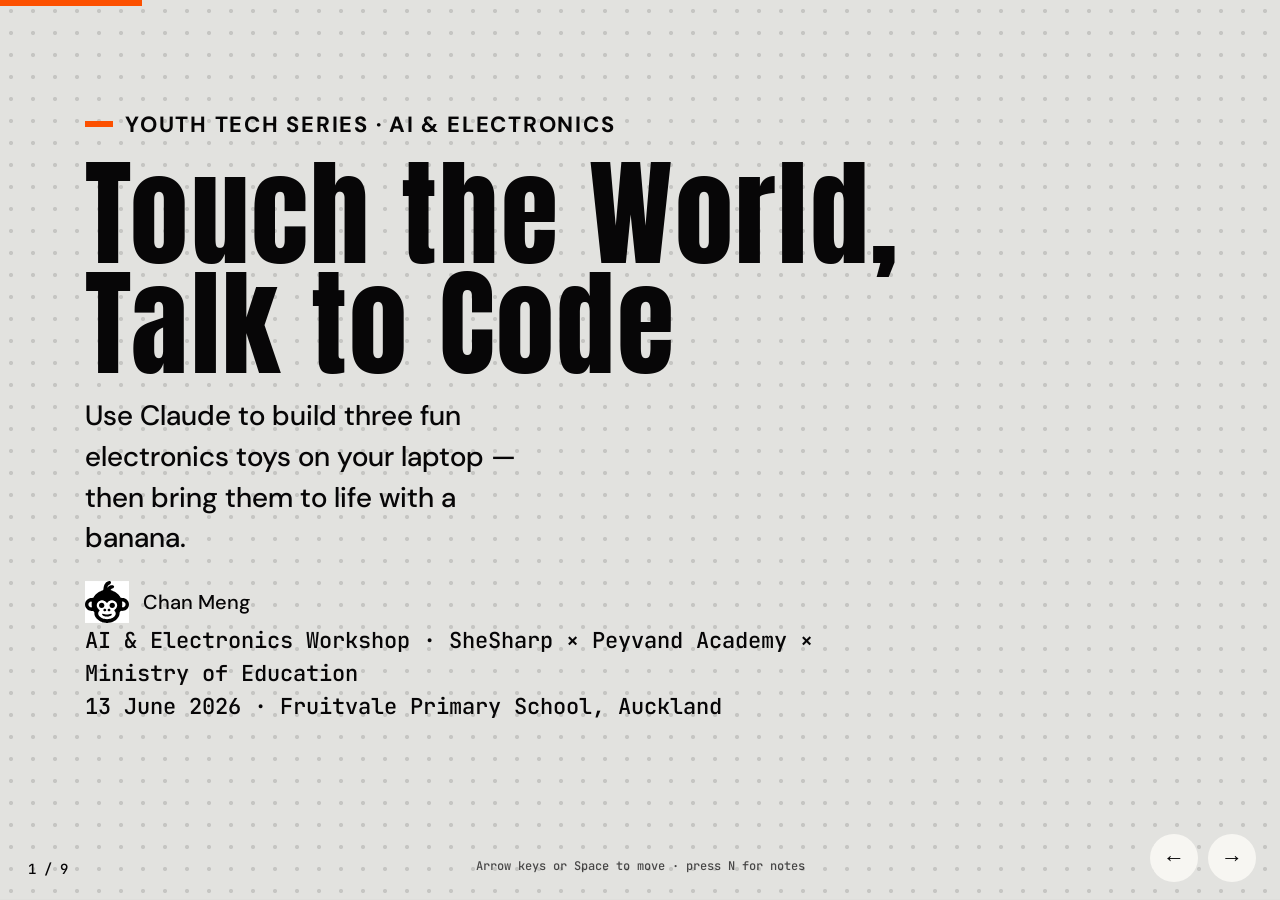
==== index.html @ 45a8585b "Switch to Claude + add two more build cases (drums, catch game) Reframe the AI half of the deck arou" ====
<!DOCTYPE html>
<html lang="en">
<head>
  <meta charset="UTF-8" />
  <meta name="viewport" content="width=device-width, initial-scale=1.0" />
  <title>Touch the World, Talk to Code — Build IoT Toys with Claude</title>
  <meta name="description" content="A 20-minute teaching demo: build three fun IoT toys with Claude and a Makey Makey board. By Chan Meng." />

  <link rel="preconnect" href="https://fonts.googleapis.com" />
  <link rel="preconnect" href="https://fonts.gstatic.com" crossorigin />
  <link rel="stylesheet" href="https://fonts.googleapis.com/css2?family=Anton&family=DM+Sans:wght@400;500;700&family=JetBrains+Mono:wght@400;500&display=swap" />

  <link rel="stylesheet" href="assets/css/tokens.css" />
  <link rel="stylesheet" href="assets/css/slides.css" />
</head>
<body>
  <div class="deck">
    <div class="deck__progress" id="progress"></div>

    <!-- 1. TITLE -->
    <section class="slide slide--title">
      <p class="eyebrow">Youth Tech Series · AI &amp; Electronics</p>
      <h1>Touch the World,<br />Talk to Code</h1>
      <p class="lead">Use Claude to build three fun electronics toys on your laptop — then bring them to life with a banana.</p>
      <div class="byline">
        <img src="assets/brand/chan-monkey-logo-black.svg" alt="" />
        <span>Chan Meng</span>
      </div>
      <p class="credit">AI &amp; Electronics Workshop &middot; SheSharp &times; Peyvand Academy &times; Ministry of Education<br />13 June 2026 &middot; Fruitvale Primary School, Auckland</p>
      <div class="slide-notes" hidden data-time="0:00 - 0:45">
        Welcome to the AI and Electronics Workshop, run by SheSharp with Peyvand Academy and the Ministry of Education. In the next 20 minutes we will build three little gadgets together, mixing the two things this workshop is about: a bit of electronics and a bit of AI. We will ask an AI called Claude to write them for us. By the end you will have toys you can play with your keyboard now, and with a banana in a few minutes. No coding experience needed.
      </div>
    </section>

    <!-- 2. WHAT IS IoT -->
    <section class="slide">
      <p class="eyebrow">Big idea</p>
      <h2>What is the<br />Internet of Things?</h2>
      <p>It is just everyday objects that can talk to computers. You already use them every day.</p>
      <div class="cards">
        <div class="card"><span class="num">01</span><h3>Your phone</h3><p>Knows when you tilt or tap it.</p></div>
        <div class="card"><span class="num">02</span><h3>A smartwatch</h3><p>Counts your steps and heartbeats.</p></div>
        <div class="card"><span class="num">03</span><h3>Smart lights</h3><p>Turn on when you walk in.</p></div>
        <div class="card"><span class="num">04</span><h3>A game controller</h3><p>Turns your moves into the game.</p></div>
      </div>
      <div class="flow" style="margin-top: clamp(10px, 2vh, 28px);">
        <div class="flow__step"><span>Real world</span>you touch / move</div>
        <div class="flow__arrow">&rarr;</div>
        <div class="flow__step"><span>Signal</span>a little message</div>
        <div class="flow__arrow">&rarr;</div>
        <div class="flow__step"><span>Computer</span>reads the message</div>
        <div class="flow__arrow">&rarr;</div>
        <div class="flow__step"><span>It acts</span>sound, light, game</div>
      </div>
      <div class="slide-notes" hidden data-time="0:45 - 2:30">
        Keep this plain. The Internet of Things is everyday things connected to computers. Point at the four cards. Then walk the bottom strip left to right: something happens in the real world, it becomes a signal, the computer reads it, and the computer does something back. That loop is the whole idea. We are about to build the simplest possible version of it — three times.
      </div>
    </section>

    <!-- 3. MEET MAKEY MAKEY + SECRET -->
    <section class="slide">
      <p class="eyebrow">The electronics part</p>
      <h2>Meet Makey Makey<br />— and its secret</h2>
      <p>A little board that turns a banana, some foil, playdough, or even your hand into a button.</p>
      <p class="lead" style="max-width: 40ch;">Its secret: <span class="highlight">it pretends to be your keyboard.</span></p>
      <p>So any app that works with keys already works with bananas. That means we can build our toys and play them today with just the keyboard — no board needed yet.</p>
      <div class="keymap">
        <div class="keycap keycap--accent">&uarr;</div>
        <div class="keycap keycap--accent">&darr;</div>
        <div class="keycap keycap--accent">&larr;</div>
        <div class="keycap keycap--accent">&rarr;</div>
        <div class="keycap keycap--accent">Space</div>
        <div class="keycap">W</div>
        <div class="keycap">A</div>
        <div class="keycap">S</div>
        <div class="keycap">D</div>
        <div class="keycap">F</div>
        <div class="keycap">G</div>
      </div>
      <div class="slide-notes" hidden data-time="2:30 - 4:30">
        This is the heart of the talk. Hold up the board if you have one. Makey Makey does one clever trick: to the computer it looks exactly like a keyboard. Touching a banana is the same as pressing the Space bar. These are the keys it can send. Because of that secret, we do not need the hardware to start. We can build our toys now and test them with the keyboard, and later the very same toys will work when you clip on a banana. Nothing in the code has to change.
      </div>
    </section>

    <!-- 4. MEET CLAUDE (THE AI PART) -->
    <section class="slide">
      <p class="eyebrow">The AI part</p>
      <h2>Meet Claude,<br />our AI builder</h2>
      <p>You do not need to know how to code. You ask Claude what you want, in plain English, and it writes the app for you.</p>
      <div class="two-col">
        <div class="card">
          <span class="num">A</span>
          <h3>Free in your browser</h3>
          <p>Open <strong>claude.ai</strong> and sign in for free. Nothing to install — great on school laptops.</p>
        </div>
        <div class="card">
          <span class="num">B</span>
          <h3>Watch it build live</h3>
          <p>As Claude writes, your app appears in a preview panel beside the chat. That panel is called an <strong>Artifact</strong> — click it and play straight away.</p>
        </div>
      </div>
      <p style="margin-top: var(--space-3);">Open <span class="highlight">claude.ai</span> now. We will build <strong>three</strong> toys together — typing the words live each time.</p>
      <div class="slide-notes" hidden data-time="4:30 - 6:00">
        Reassure them: you are not expected to write code. You describe what you want and Claude writes it. Tell them to open claude.ai in the browser and sign in — the free plan is enough and there is nothing to install, which is ideal on school laptops. The key thing to show: when Claude writes a web app, it renders live in the Artifact preview panel right next to the chat, so you see and play your toy immediately. Get everyone to claude.ai now. We are about to build three toys in a row, and they type the prompt with me each time.
      </div>
    </section>

    <!-- 5. BUILD 1: BANANA PIANO -->
    <section class="slide">
      <p class="eyebrow">Build 1 of 3 · Music</p>
      <h2>A Banana Piano</h2>
      <p>Press a key, hear a note, watch a big button flash. Our first toy — type this with me.</p>
      <div class="prompt prompt--compact">
        <span class="prompt__label">Type this into Claude</span>
        Make a fun web-page piano. When I press Space, the arrow keys, or W A S D F G, play a different musical note and flash a big colourful button for that key. Make it work with a normal keyboard.
      </div>
      <div class="btn-row">
        <a class="btn btn--primary" href="demo/piano/index.html">Open the finished piano</a>
      </div>
      <div class="slide-notes" hidden data-time="6:00 - 9:30">
        Read the prompt out loud slowly while everyone types it into Claude. Keep it exactly this short — it is enough. Stress the last sentence, make it work with a normal keyboard, because that is what lets them play it without the board. Press enter and watch the Artifact panel build the piano live. Play a few keys so the room hears it. If anyone falls behind or the network is slow, open the finished piano with the orange button — it always works. This first build is the longest because you are also teaching the rhythm of ask, watch, play.
      </div>
    </section>

    <!-- 6. BUILD 2: BEAT MAKER -->
    <section class="slide">
      <p class="eyebrow">Build 2 of 3 · Rhythm</p>
      <h2>A Beat Maker</h2>
      <p>Same idea, drum sounds instead of notes. Tap out a beat on the keyboard.</p>
      <div class="prompt prompt--compact">
        <span class="prompt__label">Type this into Claude</span>
        Make a web-page drum kit. When I press Space, the arrow keys, or W A S D, play a different drum sound — kick, snare, hi-hat, clap — and flash a big pad for that key. Make it work with a normal keyboard.
      </div>
      <div class="btn-row">
        <a class="btn btn--primary" href="demo/drums/index.html">Open the finished beat maker</a>
      </div>
      <div class="slide-notes" hidden data-time="9:30 - 12:30">
        Now they have the rhythm, so this one is faster. Point out that we barely changed the prompt — we swapped musical notes for drum sounds. That is a best practice worth naming: start from something that works and ask for a small change. Build it live, then let two students tap out a beat together. Backup is the orange button. Keep the energy up — this is the noisy, fun one.
      </div>
    </section>

    <!-- 7. BUILD 3: CATCH GAME -->
    <section class="slide">
      <p class="eyebrow">Build 3 of 3 · A game</p>
      <h2>A Catch Game</h2>
      <p>Move a basket with the Left and Right arrow keys and catch the falling fruit. Keep score.</p>
      <div class="prompt prompt--compact">
        <span class="prompt__label">Type this into Claude</span>
        Make a simple web game. Fruit falls from the top and I move a basket with the Left and Right arrow keys to catch it. Show the score and speed it up over time. Make it work with a normal keyboard.
      </div>
      <div class="btn-row">
        <a class="btn btn--primary" href="demo/catch/index.html">Open the finished game</a>
      </div>
      <div class="slide-notes" hidden data-time="12:30 - 15:30">
        The third toy shows that the same trick builds a game, not just sound. Only the arrow keys are used, which is perfect for a banana joystick later. Build it live and play one quick round so they see the score climb. By now they should believe they can ask Claude for almost anything. Backup is the orange button. If you are short on time, this is the build to keep briefest.
      </div>
    </section>

    <!-- 8. ADD A BANANA -->
    <section class="slide">
      <p class="eyebrow">The bridge</p>
      <h2>Now add a banana</h2>
      <p>Clip Makey Makey to fruit, foil, or playdough and those keys become things you can touch. <span class="highlight">Same toys, same code — just a new way to press the keys.</span></p>
      <p>That is the bridge between the real world and code: your touch becomes a tiny signal, the computer reads it, and your toy responds — piano, drums, or game.</p>
      <ul>
        <li>Bananas on the arrow keys turn the catch game into a body controller.</li>
        <li>Foil pads become drum triggers you can stomp or slap.</li>
        <li>Ask Claude for one more change — your own sounds, new colours, a high score.</li>
      </ul>
      <div class="slide-notes" hidden data-time="15:30 - 17:30">
        Connect back to the IoT loop from slide two: real world, signal, computer, action. The big reveal is that adding the hardware changes nothing in the code — the banana just presses Space or an arrow for you. In a moment they will get the boards and do exactly this with any of the three toys. Plant ideas so the hands-on time has direction: turn the game into a banana joystick, make foil drum pads, or ask Claude to change the sounds. Encourage them to keep asking Claude for small changes.
      </div>
    </section>

    <!-- 9. YOUR TURN -->
    <section class="slide slide--title">
      <p class="eyebrow">Over to you</p>
      <h2>Your turn</h2>
      <ul style="margin-bottom: var(--space-4);">
        <li><strong>1.</strong> Open claude.ai and type a prompt.</li>
        <li><strong>2.</strong> Play your toy with the keyboard.</li>
        <li><strong>3.</strong> Clip on a banana and make it yours.</li>
      </ul>
      <p style="font-size: clamp(14px,1.7vw,18px); max-width:60ch;">All three prompts are on the handout. Next: grab a Makey Makey board and make a toy real. Safety first — only fruit, foil, and playdough. Hold the metal Earth bar so the circuit works. Never use mains electricity.</p>
      <div class="btn-row">
        <a class="btn btn--primary" href="demo/index.html">Open the three demos</a>
        <a class="btn btn--ghost" href="handout/index.html">Open the handout</a>
      </div>
      <div class="byline" style="margin-top: var(--space-4);">
        <img src="assets/brand/chan-monkey-logo-black.svg" alt="" />
        <span>Thank you — Chan Meng · chanmeng.org · github.com/ChanMeng666</span>
      </div>
      <p class="credit">Youth Tech Series · AI &amp; Electronics Workshop &middot; SheSharp &times; Peyvand Academy &times; Ministry of Education</p>
      <div class="slide-notes" hidden data-time="17:30 - 20:00">
        Recap the three steps so anyone can repeat this at home with Claude. Point them to the handout, which has all three prompts. Read the safety line clearly before handing out the boards: conductive food and foil only, hold the Earth bar to complete the circuit, never anything connected to mains power. Then thank them and hand over to the hands-on session. Leave the demos and handout links on screen.
      </div>
    </section>

  </div>

  <!-- Chrome -->
  <div class="deck__counter"><span id="counter">1</span> / 9</div>
  <div class="deck__hint">Arrow keys or Space to move &middot; press N for notes</div>
  <div class="deck__nav">
    <button class="navbtn" id="prev" aria-label="Previous slide">&larr;</button>
    <button class="navbtn" id="next" aria-label="Next slide">&rarr;</button>
  </div>

  <!-- Speaker notes panel -->
  <aside class="notes" id="notes" aria-live="polite">
    <div class="notes__label">Speaker notes · <span class="notes__time" id="notesTime"></span></div>
    <div id="notesBody"></div>
  </aside>

  <script src="assets/js/deck.js"></script>
</body>
</html>
---- assets/css/tokens.css ----
/* GENERATED FROM data/brand.yaml — DO NOT EDIT.
 * Regenerate with: npm run build:brand
 * Source of truth: data/brand.yaml v2.1.1
 * Last updated:    2026-06-07
 */

:root {
  /* Color — raw palette (paint inventory) */
  --color-raw-basalt-canvas: #E2E2DF;
  --color-raw-ash-white: #F7F6F2;
  --color-raw-pure-white: #FFFFFF;
  --color-raw-abyssal-ink: #070607;
  --color-raw-pure-black: #000000;
  --color-raw-digital-orange: #FC5000;
  --color-raw-cyber-violet: #524AE9;
  --color-raw-pixel-glare: #F5F28E;

  /* Color — semantic tokens (templates use these) */
  --color-canvas-page: var(--color-raw-basalt-canvas);
  --color-canvas-surface: var(--color-raw-ash-white);
  --color-surface-accent: var(--color-raw-digital-orange);
  --color-surface-decor: var(--color-raw-cyber-violet);
  --color-surface-glare: var(--color-raw-pixel-glare);
  --color-surface-tag: var(--color-raw-pixel-glare);
  --color-ink-primary: var(--color-raw-abyssal-ink);
  --color-ink-strong: var(--color-raw-abyssal-ink);
  --color-ink-muted: var(--color-raw-abyssal-ink);
  --color-ink-subtle: var(--color-raw-abyssal-ink);
  --color-on-accent: var(--color-raw-pure-white);
  --color-accent-primary: var(--color-raw-digital-orange);
  --color-accent-editorial: var(--color-raw-digital-orange);
  --color-surface-pill: var(--color-raw-ash-white);
  --color-surface-quote: var(--color-raw-ash-white);
  --color-edge-pill: var(--color-raw-abyssal-ink);
  --color-rule-hairline: var(--color-raw-abyssal-ink);

  /* Typography — font stacks */
  --font-display: Anton, Oswald, "Bebas Neue", Impact, sans-serif;
  --font-body-sans: "DM Sans", Inter, "Segoe UI", system-ui, sans-serif;
  --font-mono: "JetBrains Mono", Consolas, ui-monospace, monospace;

  /* Typography — scale */
  --text-display-xl-size: 189px;
  --text-display-xl-line-height: 0.94;
  --text-display-xl-tracking: 0.02em;
  --text-display-xl-weight: 400;
  --text-display-xl-family: var(--font-display);
  --text-display-lg-size: 64px;
  --text-display-lg-line-height: 0.95;
  --text-display-lg-tracking: 0.02em;
  --text-display-lg-weight: 400;
  --text-display-lg-family: var(--font-display);
  --text-display-size: 96px;
  --text-display-line-height: 0.94;
  --text-display-tracking: 0.02em;
  --text-display-weight: 400;
  --text-display-family: var(--font-display);
  --text-h-1-size: 56px;
  --text-h-1-line-height: 0.94;
  --text-h-1-tracking: 0.02em;
  --text-h-1-weight: 400;
  --text-h-1-family: var(--font-display);
  --text-h-2-size: 32px;
  --text-h-2-line-height: 0.95;
  --text-h-2-tracking: 0.02em;
  --text-h-2-weight: 400;
  --text-h-2-family: var(--font-display);
  --text-h-3-size: 30px;
  --text-h-3-line-height: 1.11;
  --text-h-3-tracking: 0;
  --text-h-3-weight: 500;
  --text-h-3-family: var(--font-body-sans);
  --text-body-size: 16px;
  --text-body-line-height: 1.55;
  --text-body-tracking: 0;
  --text-body-weight: 500;
  --text-body-family: var(--font-body-sans);
  --text-body-lead-size: 18px;
  --text-body-lead-line-height: 1.5;
  --text-body-lead-tracking: 0;
  --text-body-lead-weight: 500;
  --text-body-lead-family: var(--font-body-sans);
  --text-meta-size: 14px;
  --text-meta-line-height: 1.25;
  --text-meta-tracking: 0;
  --text-meta-weight: 500;
  --text-meta-family: var(--font-body-sans);
  --text-eyebrow-size: 14px;
  --text-eyebrow-line-height: 1.2;
  --text-eyebrow-tracking: 0.08em;
  --text-eyebrow-weight: 700;
  --text-eyebrow-family: var(--font-body-sans);
  --text-eyebrow-transform: uppercase;
  --text-mono-size: 13px;
  --text-mono-line-height: 1.5;
  --text-mono-tracking: 0;
  --text-mono-weight: 400;
  --text-mono-family: var(--font-mono);

  /* Spacing */
  --space-0: 0px;
  --space-1: 8px;
  --space-2: 16px;
  --space-3: 24px;
  --space-4: 32px;
  --space-5: 40px;
  --space-6: 48px;
  --space-7: 56px;
  --space-8: 64px;
  --space-10: 80px;
  --space-0-5: 4px;
  --space-1-25: 10px;
  --space-1-5: 12px;
  --space-2-5: 20px;
  --rhythm-section: 40px;
  --rhythm-section-tight: 24px;
  --rhythm-section-large: 80px;
  --rhythm-card-padding: 40px;
  --rhythm-element-gap: 10px;
  --rhythm-paragraph: 16px;
  --rhythm-column-gutter: 24px;
  --rhythm-column-gutter-mobile: 16px;

  /* Radius */
  --radius-none: 0px;
  --radius-sm: 8px;
  --radius-badge: 16px;
  --radius-tag: 20px;
  --radius-card-sm: 24px;
  --radius-card: 40px;
  --radius-default: 40px;
  --radius-input: 100px;
  --radius-pill: 800px;

  /* Shadow */
  --shadow-ambient: none;
  --shadow-focus-ring: 0 0 0 3px rgba(252, 80, 0, 0.40);

  /* Motion */
  --duration-fast: 120ms;
  --duration-base: 200ms;
  --duration-slow: 360ms;
  --easing-standard: cubic-bezier(0.2, 0, 0, 1);
  --easing-entrance: cubic-bezier(0.0, 0, 0.2, 1);
  --easing-exit: cubic-bezier(0.4, 0, 1, 1);

  /* Layout */
  --layout-golden-main: 61.8%;
  --layout-golden-side: 38.2%;
  --layout-golden-gutter: 1.4em;
  --container-max: 1200px;
  --container-padding-mobile: 24px;
  --container-padding-desktop: 40px;
}
---- assets/css/slides.css ----
/* ============================================================
   Touch the World, Talk to Code — slide deck styles
   Built on Chan Meng's "Caldera" brand tokens (assets/css/tokens.css)
   ============================================================ */

*,
*::before,
*::after {
  box-sizing: border-box;
}

html,
body {
  margin: 0;
  padding: 0;
  height: 100%;
}

body {
  font-family: var(--font-body-sans);
  font-weight: var(--text-body-weight);
  color: var(--color-ink-primary);
  background-color: var(--color-canvas-page);
  /* Faint printed dot-grid ground — the Caldera "paper" texture */
  background-image: radial-gradient(
    color-mix(in srgb, var(--color-ink-primary) 13%, transparent) 2px,
    transparent 2.2px
  );
  background-size: 22px 22px;
  overflow: hidden;
}

/* ---------- Deck shell ---------- */

.deck {
  position: relative;
  height: 100vh;
  height: 100dvh;
  width: 100%;
  overflow: hidden;
}

/* Progress bar (top) */
.deck__progress {
  position: fixed;
  top: 0;
  left: 0;
  height: 6px;
  width: 0%;
  background: var(--color-accent-primary);
  z-index: 50;
  transition: width var(--duration-base) var(--easing-standard);
}

/* ---------- Slides ---------- */

.slide {
  position: absolute;
  inset: 0;
  display: none;
  flex-direction: column;
  /* "safe center" keeps the top of tall content reachable when it overflows
     and must scroll, instead of clipping it (graceful fallback to center). */
  justify-content: center;
  justify-content: safe center;
  padding: clamp(16px, min(4.5vw, 5vh), 64px);
  /* Reserve room for the bottom chrome (counter / hint / nav) so content
     never hides behind it. */
  padding-bottom: clamp(60px, 11vh, 96px);
  max-width: var(--container-max);
  margin: 0 auto;
  overflow-y: auto;
  overscroll-behavior: contain;
}

.slide.is-active {
  display: flex;
  animation: slide-in var(--duration-slow) var(--easing-entrance);
}

@keyframes slide-in {
  from {
    opacity: 0;
    transform: translateY(12px);
  }
  to {
    opacity: 1;
    transform: translateY(0);
  }
}

/* Eyebrow (orange rule + uppercase label) */
.eyebrow {
  display: flex;
  align-items: center;
  gap: 12px;
  margin: 0 0 var(--space-3);
  font-family: var(--text-eyebrow-family);
  font-size: var(--text-eyebrow-size);
  font-weight: var(--text-eyebrow-weight);
  letter-spacing: var(--text-eyebrow-tracking);
  text-transform: var(--text-eyebrow-transform);
  color: var(--color-ink-strong);
}

.eyebrow::before {
  content: "";
  display: inline-block;
  width: 28px;
  height: 6px;
  background: var(--color-accent-editorial);
  flex: none;
}

/* Headings */
.slide h1,
.slide h2 {
  font-family: var(--font-display);
  font-weight: 400;
  letter-spacing: var(--text-display-tracking);
  line-height: 0.94;
  margin: 0 0 clamp(14px, 2.6vh, 32px);
  color: var(--color-ink-strong);
}

/* min(vw, vh) so headings also shrink on short / landscape viewports,
   not just narrow ones. */
.slide h1 {
  font-size: clamp(38px, min(8.5vw, 12vh), 120px);
}

.slide h2 {
  font-size: clamp(30px, min(6.2vw, 9vh), 80px);
}

.slide .lead {
  font-size: clamp(17px, min(2.4vw, 3.2vh), 28px);
  line-height: 1.45;
  font-weight: 500;
  max-width: 24ch;
  margin: 0 0 clamp(14px, 2.4vh, 32px);
}

.slide p {
  font-size: clamp(16px, min(1.9vw, 2.6vh), 22px);
  line-height: 1.5;
  max-width: 60ch;
  margin: 0 0 clamp(12px, 2vh, 24px);
}

.slide ul {
  list-style: none;
  padding: 0;
  margin: 0;
  display: grid;
  gap: clamp(8px, 1.6vh, 16px);
  max-width: 60ch;
}

.slide li {
  position: relative;
  padding-left: 30px;
  font-size: clamp(16px, min(1.9vw, 2.6vh), 22px);
  line-height: 1.4;
}

.slide li::before {
  content: "";
  position: absolute;
  left: 0;
  top: 0.5em;
  width: 14px;
  height: 6px;
  background: var(--color-accent-primary);
}

.highlight {
  color: var(--color-ink-strong);
  background: var(--color-surface-glare);
  padding: 0 6px;
  font-weight: 700;
}

/* ---------- Title slide ---------- */

.slide--title {
  justify-content: center;
}

.slide--title h1 {
  font-size: clamp(44px, min(10vw, 13vh), 140px);
  margin-bottom: clamp(12px, 2vh, 24px);
}

.byline {
  display: flex;
  align-items: center;
  gap: 14px;
  font-size: clamp(14px, min(1.8vw, 2.4vh), 20px);
  font-weight: 500;
  flex-wrap: wrap;
}

/* Small event-credit line under the byline */
.credit {
  font-family: var(--font-mono);
  font-size: clamp(12px, min(1.4vw, 1.9vh), 15px);
  color: var(--color-ink-muted);
  margin: 0;
  max-width: 60ch;
}

.byline img {
  width: 44px;
  height: 44px;
}

/* ---------- Cards / panels ---------- */

.cards {
  display: grid;
  grid-template-columns: repeat(auto-fit, minmax(170px, 1fr));
  gap: clamp(10px, 1.4vw, 16px);
  max-width: 980px;
}

.card {
  background: var(--color-canvas-surface);
  border-radius: var(--radius-card);
  padding: clamp(14px, min(2.6vw, 2.6vh), 28px);
}

.card .num {
  font-family: var(--font-display);
  font-size: clamp(22px, min(3.4vw, 4vh), 40px);
  color: var(--color-accent-primary);
  line-height: 1;
  display: block;
  margin-bottom: clamp(2px, 0.8vh, 8px);
}

.card h3 {
  font-family: var(--font-body-sans);
  font-size: clamp(16px, min(1.9vw, 2.4vh), 21px);
  font-weight: 700;
  margin: 0 0 4px;
}

.card p {
  font-size: clamp(13px, min(1.5vw, 2vh), 16px);
  margin: 0;
  line-height: 1.35;
}

/* Flow strip: real world -> signal -> computer -> action */
.flow {
  display: flex;
  flex-wrap: wrap;
  align-items: stretch;
  gap: clamp(8px, 1.2vw, 16px);
  max-width: 1000px;
}

.flow__step {
  flex: 1 1 150px;
  background: var(--color-canvas-surface);
  border-radius: var(--radius-card-sm);
  padding: clamp(12px, min(2vw, 2vh), 22px);
  text-align: center;
  font-weight: 700;
  font-size: clamp(13px, min(1.6vw, 2vh), 18px);
}

.flow__step span {
  display: block;
  font-family: var(--font-display);
  font-weight: 400;
  color: var(--color-accent-primary);
  font-size: clamp(18px, min(2.6vw, 3vh), 30px);
  margin-bottom: 4px;
}

.flow__arrow {
  display: flex;
  align-items: center;
  font-family: var(--font-display);
  font-size: clamp(24px, 3vw, 40px);
  color: var(--color-ink-strong);
}

/* ---------- Key map ---------- */

.keymap {
  display: flex;
  flex-wrap: wrap;
  gap: clamp(6px, 1vw, 10px);
  max-width: 720px;
  margin-top: clamp(12px, 2vh, 24px);
}

.keycap {
  min-width: 56px;
  padding: 12px 16px;
  text-align: center;
  background: var(--color-canvas-surface);
  border: 2px solid var(--color-ink-strong);
  border-radius: var(--radius-sm);
  font-family: var(--font-mono);
  font-weight: 500;
  font-size: clamp(14px, 1.6vw, 18px);
}

.keycap--accent {
  background: var(--color-accent-primary);
  color: var(--color-on-accent);
  border-color: var(--color-accent-primary);
}

/* ---------- Prompt card (type-along) ---------- */

.prompt {
  background: var(--color-ink-strong);
  color: var(--color-canvas-page);
  border-radius: var(--radius-card);
  padding: clamp(20px, min(3.5vw, 4vh), 48px);
  max-width: 900px;
  font-family: var(--font-mono);
  font-size: clamp(15px, min(2.3vw, 3vh), 28px);
  line-height: 1.5;
}

.prompt .prompt__label {
  display: block;
  font-family: var(--font-body-sans);
  font-size: 14px;
  font-weight: 700;
  letter-spacing: 0.08em;
  text-transform: uppercase;
  color: var(--color-accent-primary);
  margin-bottom: var(--space-2);
}

/* Compact prompt — used on the three build slides, which also carry a heading,
   a one-line description, and a demo button, so the prompt has to take less room. */
.prompt--compact {
  padding: clamp(16px, min(2.8vw, 3vh), 32px);
  font-size: clamp(14px, min(1.9vw, 2.5vh), 22px);
}

/* ---------- Two columns ---------- */

.two-col {
  display: grid;
  grid-template-columns: 1fr 1fr;
  gap: var(--space-3);
  max-width: 980px;
}

@media (max-width: 760px) {
  .two-col {
    grid-template-columns: 1fr;
  }
}

/* ---------- Buttons / links ---------- */

.btn-row {
  display: flex;
  flex-wrap: wrap;
  gap: 12px;
  margin-top: var(--space-4);
}

.btn {
  display: inline-flex;
  align-items: center;
  gap: 8px;
  font-family: var(--font-body-sans);
  font-weight: 700;
  font-size: clamp(14px, 1.6vw, 18px);
  text-decoration: none;
  padding: 12px 24px;
  border-radius: var(--radius-pill);
  border: 1.5px solid transparent;
  transition: background var(--duration-base) var(--easing-standard),
    color var(--duration-base) var(--easing-standard),
    border-color var(--duration-base) var(--easing-standard),
    transform var(--duration-fast) var(--easing-standard);
}

.btn--primary {
  background: var(--color-accent-primary);
  color: var(--color-ink-strong);
  border-color: var(--color-accent-primary);
}

.btn--primary:hover {
  background: color-mix(in srgb, var(--color-accent-primary) 88%, #000);
}

.btn--ghost {
  background: transparent;
  color: var(--color-ink-strong);
  border-color: var(--color-ink-strong);
}

.btn--ghost:hover {
  background: var(--color-ink-strong);
  color: var(--color-canvas-page);
}

.btn:active {
  transform: translateY(1px);
}

/* ---------- Chrome: counter, nav, hint ---------- */

.deck__counter {
  position: fixed;
  bottom: 22px;
  left: 28px;
  font-family: var(--font-mono);
  font-size: 14px;
  color: var(--color-ink-muted);
  z-index: 40;
}

.deck__nav {
  position: fixed;
  bottom: 18px;
  right: 24px;
  display: flex;
  gap: 10px;
  z-index: 40;
}

.navbtn {
  width: 48px;
  height: 48px;
  border-radius: 50%;
  border: none;
  background: var(--color-canvas-surface);
  color: var(--color-ink-strong);
  font-size: 22px;
  cursor: pointer;
  display: flex;
  align-items: center;
  justify-content: center;
  transition: background var(--duration-base) var(--easing-standard),
    transform var(--duration-fast) var(--easing-standard);
}

.navbtn:hover {
  background: var(--color-accent-primary);
  color: var(--color-on-accent);
}

.navbtn:active {
  transform: translateY(1px);
}

.deck__hint {
  position: fixed;
  bottom: 26px;
  left: 50%;
  transform: translateX(-50%);
  font-family: var(--font-mono);
  font-size: 12px;
  color: var(--color-ink-subtle);
  opacity: 0.7;
  z-index: 40;
}

/* ---------- Speaker notes panel ---------- */

.notes {
  position: fixed;
  left: 0;
  right: 0;
  bottom: 0;
  max-height: 42vh;
  overflow-y: auto;
  background: var(--color-ink-strong);
  color: var(--color-canvas-page);
  padding: 24px 32px 32px;
  z-index: 60;
  transform: translateY(100%);
  transition: transform var(--duration-base) var(--easing-standard);
  font-size: 16px;
  line-height: 1.55;
}

.notes.is-open {
  transform: translateY(0);
}

.notes__label {
  font-family: var(--font-body-sans);
  font-size: 12px;
  font-weight: 700;
  letter-spacing: 0.08em;
  text-transform: uppercase;
  color: var(--color-accent-primary);
  margin-bottom: 10px;
}

.notes__time {
  font-family: var(--font-mono);
  color: var(--color-surface-glare);
}

/* ---------- Focus ring ---------- */

:focus-visible {
  outline: none;
  box-shadow: var(--shadow-focus-ring);
}

/* ---------- Reduced motion ---------- */

@media (prefers-reduced-motion: reduce) {
  *,
  *::before,
  *::after {
    transition: none !important;
    animation: none !important;
  }
}

/* ---------- Small screens ---------- */

@media (max-width: 560px) {
  .deck__hint {
    display: none;
  }
  .flow__arrow {
    transform: rotate(90deg);
  }
  .deck__counter {
    left: 16px;
    bottom: 16px;
  }
  .deck__nav {
    right: 14px;
    bottom: 14px;
  }
  .navbtn {
    width: 42px;
    height: 42px;
    font-size: 19px;
  }
}

/* Short viewports (e.g. projector at 4:3, or landscape phones): hide the
   centre hint so it never collides with content, and tighten the bottom band. */
@media (max-height: 540px) {
  .deck__hint {
    display: none;
  }
  .slide {
    padding-bottom: clamp(64px, 14vh, 84px);
  }
}
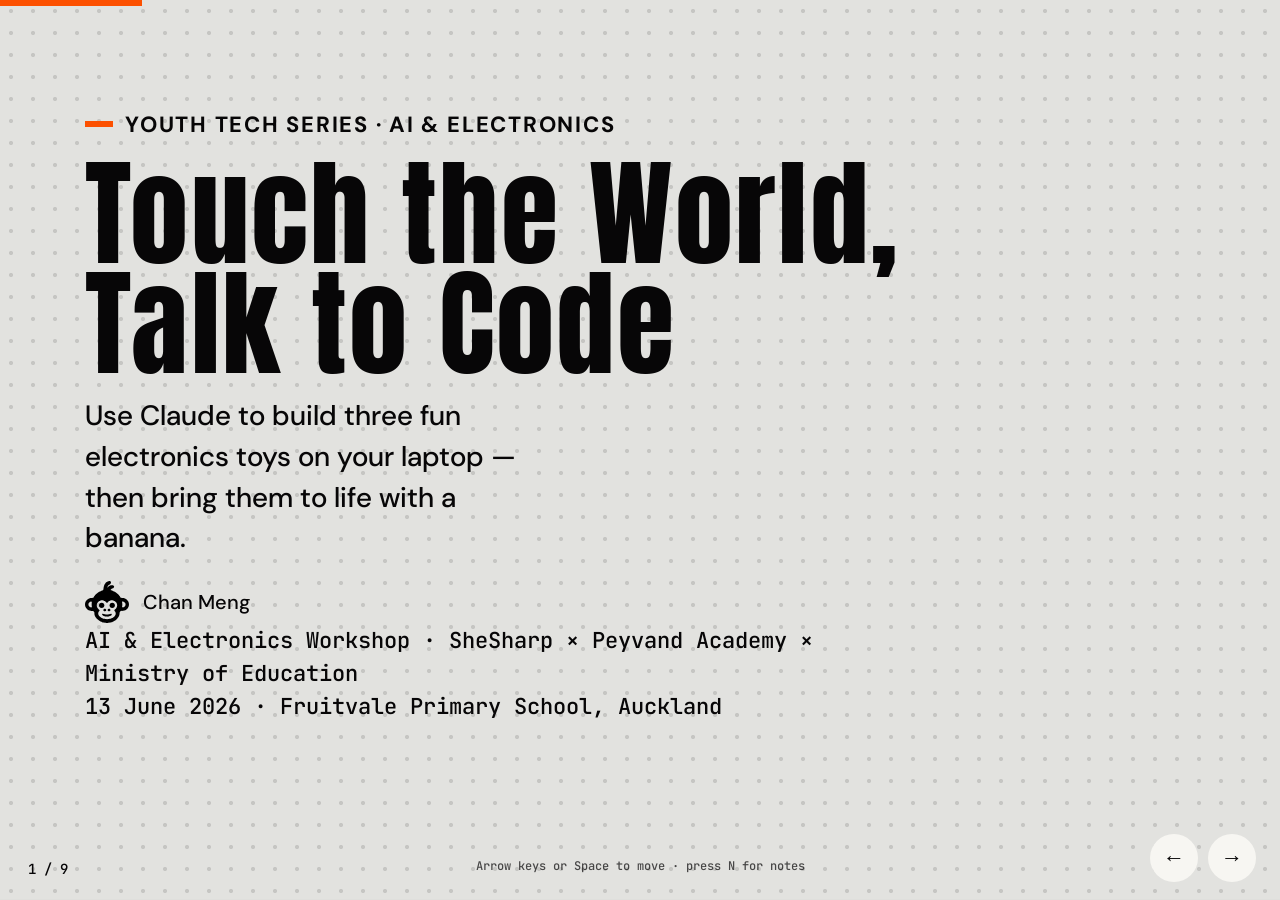
==== commit 861cd5c3: "Make brand monkey mark transparent (slides byline + favicon) Drop the baked-in backgrounds from the " ====
--- a/index.html
+++ b/index.html
@@ -6,6 +6,8 @@
   <title>Touch the World, Talk to Code — Build IoT Toys with Claude</title>
   <meta name="description" content="A 20-minute teaching demo: build three fun IoT toys with Claude and a Makey Makey board. By Chan Meng." />
 
+  <link rel="icon" type="image/svg+xml" href="assets/brand/favicon.svg" />
+
   <link rel="preconnect" href="https://fonts.googleapis.com" />
   <link rel="preconnect" href="https://fonts.gstatic.com" crossorigin />
   <link rel="stylesheet" href="https://fonts.googleapis.com/css2?family=Anton&family=DM+Sans:wght@400;500;700&family=JetBrains+Mono:wght@400;500&display=swap" />
@@ -23,7 +25,7 @@
       <h1>Touch the World,<br />Talk to Code</h1>
       <p class="lead">Use Claude to build three fun electronics toys on your laptop — then bring them to life with a banana.</p>
       <div class="byline">
-        <img src="assets/brand/chan-monkey-logo-black.svg" alt="" />
+        <img src="assets/brand/chan-monkey-logo-transparent.svg" alt="" />
         <span>Chan Meng</span>
       </div>
       <p class="credit">AI &amp; Electronics Workshop &middot; SheSharp &times; Peyvand Academy &times; Ministry of Education<br />13 June 2026 &middot; Fruitvale Primary School, Auckland</p>
@@ -91,7 +93,7 @@
         <div class="card">
           <span class="num">A</span>
           <h3>Free in your browser</h3>
-          <p>Open <strong>claude.ai</strong> and sign in for free. Nothing to install — great on school laptops.</p>
+          <p>Open <a href="https://claude.ai" target="_blank" rel="noopener"><strong>claude.ai</strong></a> and sign in for free. Nothing to install — great on school laptops.</p>
         </div>
         <div class="card">
           <span class="num">B</span>
@@ -100,6 +102,9 @@
         </div>
       </div>
       <p style="margin-top: var(--space-3);">Open <span class="highlight">claude.ai</span> now. We will build <strong>three</strong> toys together — typing the words live each time.</p>
+      <div class="btn-row">
+        <a class="btn btn--primary" href="https://claude.ai" target="_blank" rel="noopener">Open claude.ai</a>
+      </div>
       <div class="slide-notes" hidden data-time="4:30 - 6:00">
         Reassure them: you are not expected to write code. You describe what you want and Claude writes it. Tell them to open claude.ai in the browser and sign in — the free plan is enough and there is nothing to install, which is ideal on school laptops. The key thing to show: when Claude writes a web app, it renders live in the Artifact preview panel right next to the chat, so you see and play your toy immediately. Get everyone to claude.ai now. We are about to build three toys in a row, and they type the prompt with me each time.
       </div>
@@ -187,7 +192,7 @@
         <a class="btn btn--ghost" href="handout/index.html">Open the handout</a>
       </div>
       <div class="byline" style="margin-top: var(--space-4);">
-        <img src="assets/brand/chan-monkey-logo-black.svg" alt="" />
+        <img src="assets/brand/chan-monkey-logo-transparent.svg" alt="" />
         <span>Thank you — Chan Meng · chanmeng.org · github.com/ChanMeng666</span>
       </div>
       <p class="credit">Youth Tech Series · AI &amp; Electronics Workshop &middot; SheSharp &times; Peyvand Academy &times; Ministry of Education</p>
--- a/assets/css/slides.css
+++ b/assets/css/slides.css
@@ -252,6 +252,11 @@
   line-height: 1.35;
 }
 
+.card a {
+  color: var(--color-accent-primary);
+  text-underline-offset: 2px;
+}
+
 /* Flow strip: real world -> signal -> computer -> action */
 .flow {
   display: flex;
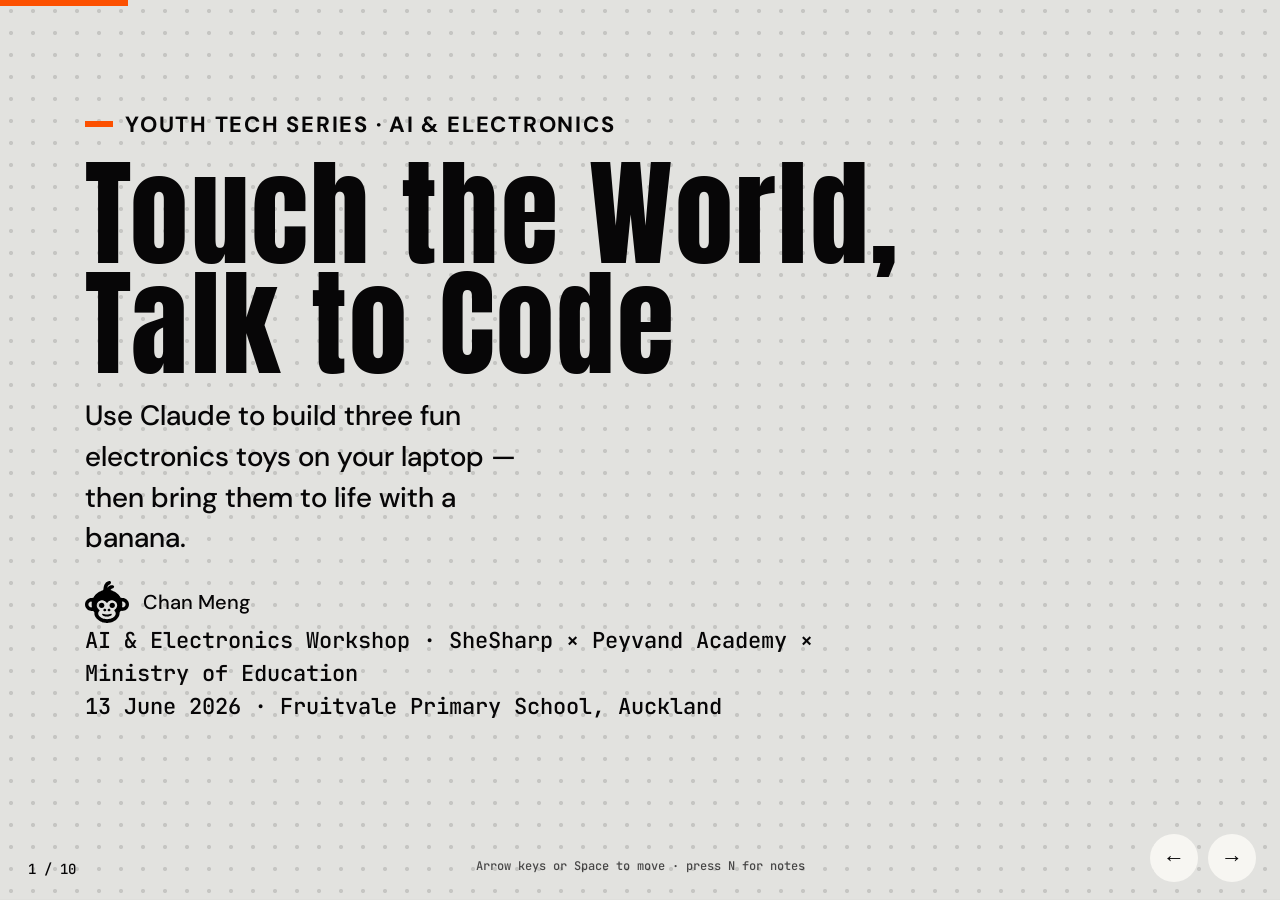
==== commit c009dcf0: "Add a "join the school WiFi" slide before the build steps Attendees need internet to reach claude.ai" ====
--- a/index.html
+++ b/index.html
@@ -34,7 +34,28 @@
       </div>
     </section>
 
-    <!-- 2. WHAT IS IoT -->
+    <!-- 2. CONNECT TO WIFI -->
+    <section class="slide">
+      <p class="eyebrow">First things first</p>
+      <h2>Get online —<br />join the school WiFi</h2>
+      <p>You will need internet to reach <span class="highlight">claude.ai</span>. Connect your laptop or phone to one of the Fruitvale School networks below.</p>
+      <div class="two-col">
+        <div class="prompt">
+          <span class="prompt__label">Recommended &middot; internet for phones &amp; devices</span>
+          Password<br /><strong>Fru1TsTB@S1c</strong>
+        </div>
+        <div class="prompt">
+          <span class="prompt__label">FRUITVALE Student &middot; laptops needing server access</span>
+          Password<br /><strong>Fru1TsTuD3nT</strong>
+        </div>
+      </div>
+      <p style="margin-top: var(--space-3);">Passwords are <span class="highlight">case-sensitive</span> — type them exactly, including the capital letters, numbers, and the <strong>@</strong> symbol.</p>
+      <div class="slide-notes" hidden data-time="0:45 - 1:15">
+        Before we touch any code, get everyone online — nothing today works without it. Put this slide up and read the recommended password out loud, character by character: capital F, r, u, the number one, capital T, s, capital T, capital B, the at sign, capital S, the number one, lowercase c. Remind them it is case-sensitive, which trips people up. The student network is the backup for any laptop that needs server access. Once the room can load claude.ai, move on. Do not start building until most hands are connected.
+      </div>
+    </section>
+
+    <!-- 3. WHAT IS IoT -->
     <section class="slide">
       <p class="eyebrow">Big idea</p>
       <h2>What is the<br />Internet of Things?</h2>
@@ -112,9 +133,9 @@
 
     <!-- 5. BUILD 1: BANANA PIANO -->
     <section class="slide">
-      <p class="eyebrow">Build 1 of 3 · Music</p>
+      <p class="eyebrow">Build 1 of 3 · Music<span class="level"><span class="dots">&#9679;&#9675;&#9675;</span> Easy</span></p>
       <h2>A Banana Piano</h2>
-      <p>Press a key, hear a note, watch a big button flash. Our first toy — type this with me.</p>
+      <p>The warm-up: press a key, hear a note, watch a big button flash. Type this with me.</p>
       <div class="prompt prompt--compact">
         <span class="prompt__label">Type this into Claude</span>
         Make a fun web-page piano. When I press Space, the arrow keys, or W A S D F G, play a different musical note and flash a big colourful button for that key. Make it work with a normal keyboard.
@@ -127,37 +148,37 @@
       </div>
     </section>
 
-    <!-- 6. BUILD 2: BEAT MAKER -->
-    <section class="slide">
-      <p class="eyebrow">Build 2 of 3 · Rhythm</p>
-      <h2>A Beat Maker</h2>
-      <p>Same idea, drum sounds instead of notes. Tap out a beat on the keyboard.</p>
+    <!-- 6. BUILD 2: MEMORY GAME (SIMON SAYS) -->
+    <section class="slide">
+      <p class="eyebrow">Build 2 of 3 · Memory<span class="level"><span class="dots">&#9679;&#9679;&#9675;</span> Medium</span></p>
+      <h2>A Memory Game</h2>
+      <p>A step up: now the app has to <em>remember</em>. Watch a growing colour-and-sound sequence, then repeat it with the arrow keys.</p>
       <div class="prompt prompt--compact">
         <span class="prompt__label">Type this into Claude</span>
-        Make a web-page drum kit. When I press Space, the arrow keys, or W A S D, play a different drum sound — kick, snare, hi-hat, clap — and flash a big pad for that key. Make it work with a normal keyboard.
-      </div>
-      <div class="btn-row">
-        <a class="btn btn--primary" href="demo/drums/index.html">Open the finished beat maker</a>
+        Make a memory game like Simon Says. Show four big coloured pads for the Up, Down, Left and Right arrow keys, each with its own sound. Flash a sequence of pads that gets one longer each round, and I repeat it with the arrow keys. Show the round number, and say game over if I press the wrong one. Make it work with a normal keyboard.
+      </div>
+      <div class="btn-row">
+        <a class="btn btn--primary" href="demo/simon/index.html">Open the finished memory game</a>
       </div>
       <div class="slide-notes" hidden data-time="9:30 - 12:30">
-        Now they have the rhythm, so this one is faster. Point out that we barely changed the prompt — we swapped musical notes for drum sounds. That is a best practice worth naming: start from something that works and ask for a small change. Build it live, then let two students tap out a beat together. Backup is the orange button. Keep the energy up — this is the noisy, fun one.
-      </div>
-    </section>
-
-    <!-- 7. BUILD 3: CATCH GAME -->
-    <section class="slide">
-      <p class="eyebrow">Build 3 of 3 · A game</p>
-      <h2>A Catch Game</h2>
-      <p>Move a basket with the Left and Right arrow keys and catch the falling fruit. Keep score.</p>
+        The first real step up: the app now has to remember a sequence, not just react. That is the jump from a toy that responds to one with rules you can win or lose. Read the prompt slowly while they type. Build it live, do one round together, then let two students take turns — one watches, one repeats. The four arrow pads are exactly four bananas later. Backup is the orange button.
+      </div>
+    </section>
+
+    <!-- 7. BUILD 3: CATCH & DODGE GAME -->
+    <section class="slide">
+      <p class="eyebrow">Build 3 of 3 · A game<span class="level"><span class="dots">&#9679;&#9679;&#9679;</span> Challenge</span></p>
+      <h2>A Catch &amp; Dodge Game</h2>
+      <p>The challenge: a real game loop. Move a basket with the Left and Right arrow keys to catch the falling fruit for points — but dodge the bombs.</p>
       <div class="prompt prompt--compact">
         <span class="prompt__label">Type this into Claude</span>
-        Make a simple web game. Fruit falls from the top and I move a basket with the Left and Right arrow keys to catch it. Show the score and speed it up over time. Make it work with a normal keyboard.
+        Make a simple web game. Good fruit and bombs fall from the top. I move a basket with the Left and Right arrow keys to catch the fruit for points but dodge the bombs. Catching a bomb costs a life, and the game speeds up over time. Show the score and lives. Make it work with a normal keyboard.
       </div>
       <div class="btn-row">
         <a class="btn btn--primary" href="demo/catch/index.html">Open the finished game</a>
       </div>
       <div class="slide-notes" hidden data-time="12:30 - 15:30">
-        The third toy shows that the same trick builds a game, not just sound. Only the arrow keys are used, which is perfect for a banana joystick later. Build it live and play one quick round so they see the score climb. By now they should believe they can ask Claude for almost anything. Backup is the orange button. If you are short on time, this is the build to keep briefest.
+        The challenge build: a full game loop with fruit falling, a basket to steer, and a choice — grab the fruit, dodge the bombs. Still only the arrow keys, so it is perfect for a banana joystick later. Build it live and play one quick round so they see the score climb and a bomb cost a life. By now they should believe they can ask Claude for almost anything. Backup is the orange button. If short on time, keep this one briefest.
       </div>
     </section>
 
@@ -166,14 +187,14 @@
       <p class="eyebrow">The bridge</p>
       <h2>Now add a banana</h2>
       <p>Clip Makey Makey to fruit, foil, or playdough and those keys become things you can touch. <span class="highlight">Same toys, same code — just a new way to press the keys.</span></p>
-      <p>That is the bridge between the real world and code: your touch becomes a tiny signal, the computer reads it, and your toy responds — piano, drums, or game.</p>
+      <p>That is the bridge between the real world and code: your touch becomes a tiny signal, the computer reads it, and your toy responds — piano, memory game, or catch game.</p>
       <ul>
         <li>Bananas on the arrow keys turn the catch game into a body controller.</li>
-        <li>Foil pads become drum triggers you can stomp or slap.</li>
+        <li>Four bananas become the four pads of the memory game.</li>
         <li>Ask Claude for one more change — your own sounds, new colours, a high score.</li>
       </ul>
       <div class="slide-notes" hidden data-time="15:30 - 17:30">
-        Connect back to the IoT loop from slide two: real world, signal, computer, action. The big reveal is that adding the hardware changes nothing in the code — the banana just presses Space or an arrow for you. In a moment they will get the boards and do exactly this with any of the three toys. Plant ideas so the hands-on time has direction: turn the game into a banana joystick, make foil drum pads, or ask Claude to change the sounds. Encourage them to keep asking Claude for small changes.
+        Connect back to the IoT loop from slide two: real world, signal, computer, action. The big reveal is that adding the hardware changes nothing in the code — the banana just presses Space or an arrow for you. In a moment they will get the boards and do exactly this with any of the three toys. Plant ideas so the hands-on time has direction: turn the game into a banana joystick, wire four bananas to the memory game, or ask Claude to change the sounds. Encourage them to keep asking Claude for small changes.
       </div>
     </section>
 
@@ -204,7 +225,7 @@
   </div>
 
   <!-- Chrome -->
-  <div class="deck__counter"><span id="counter">1</span> / 9</div>
+  <div class="deck__counter"><span id="counter">1</span> / 10</div>
   <div class="deck__hint">Arrow keys or Space to move &middot; press N for notes</div>
   <div class="deck__nav">
     <button class="navbtn" id="prev" aria-label="Previous slide">&larr;</button>
--- a/assets/css/slides.css
+++ b/assets/css/slides.css
@@ -112,6 +112,23 @@
   flex: none;
 }
 
+/* Difficulty badge shown in the build-slide eyebrow (Easy / Medium / Challenge) */
+.level {
+  display: inline-flex;
+  align-items: center;
+  gap: 7px;
+  margin-left: 2px;
+  padding: 2px 12px;
+  border-radius: 100px;
+  background: color-mix(in srgb, var(--color-ink-strong) 9%, transparent);
+}
+.level .dots {
+  font-size: 0.95em;
+  line-height: 1;
+  letter-spacing: 2px;
+  color: var(--color-accent-editorial);
+}
+
 /* Headings */
 .slide h1,
 .slide h2 {
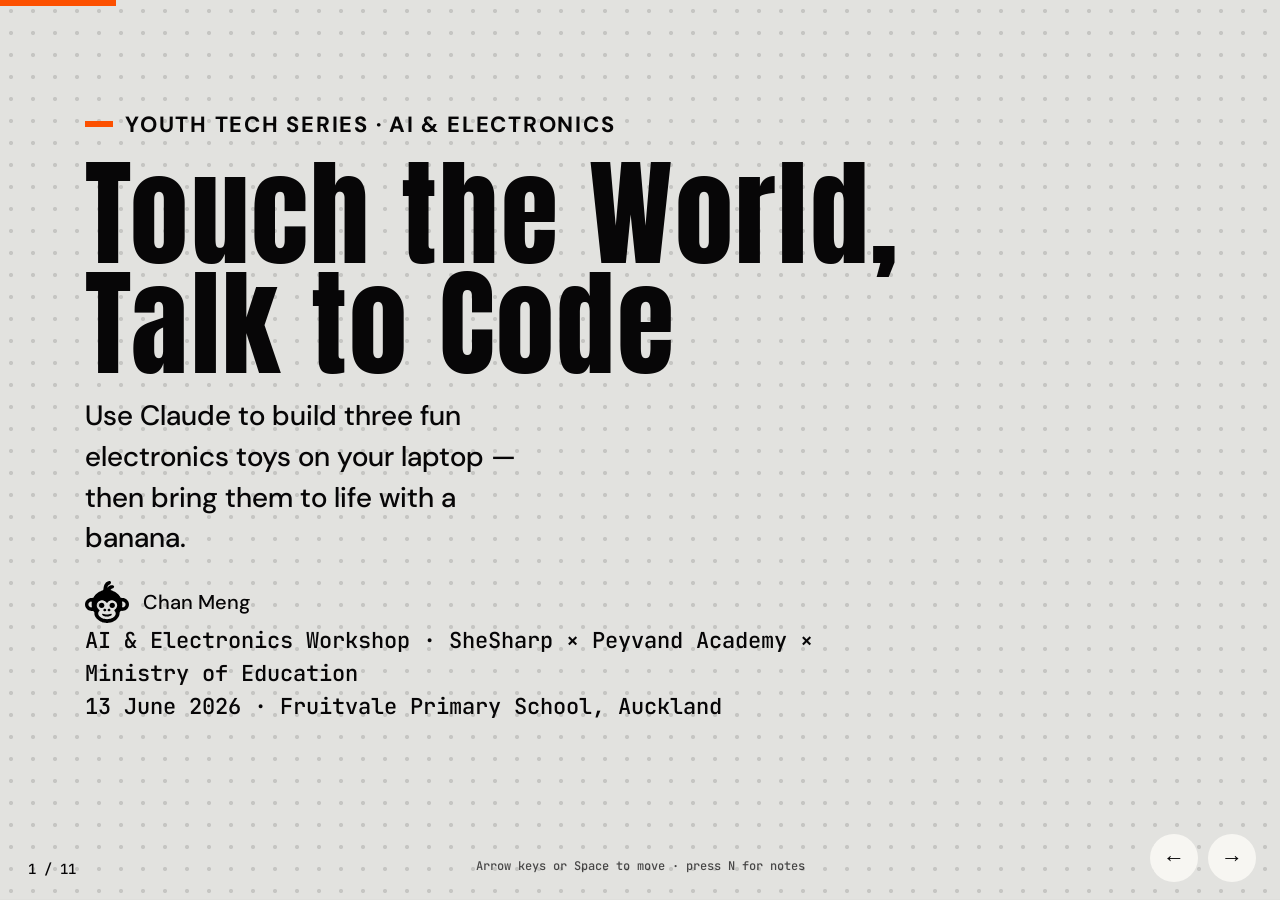
==== commit 9d6f6726: "Add a bonus Super Mario showcase as the fourth game Positioned as a showcase, not a build-along: it " ====
--- a/index.html
+++ b/index.html
@@ -182,12 +182,31 @@
       </div>
     </section>
 
+    <!-- BONUS: SUPER MARIO (SHOWCASE, NOT A BUILD) -->
+    <section class="slide">
+      <p class="eyebrow">Bonus &middot; not a build &mdash; just to show off<span class="level">&#9733; Showcase</span></p>
+      <h2>And one we made<br />with the pro tools</h2>
+      <p>You built three toys on the <strong>free</strong> claude.ai. Here is the ceiling: a playable <span class="highlight">Super Mario</span> level &mdash; every pixel and sound drawn in code, no image or sound files at all.</p>
+      <div class="prompt prompt--compact">
+        <span class="prompt__label">The whole prompt &mdash; one sentence</span>
+        Create a Mario mini-game with high fidelity and precision, and make it look visually appealing.
+      </div>
+      <p>This one was made with <strong>Fable&nbsp;5</strong>, one of Claude's paid models, driven through <strong>Claude Code</strong> &mdash; a developer tool, not the browser chat. So you are <span class="highlight">not</span> expected to rebuild it today. It plays with the same arrows, Space, and Click, so a Makey Makey runs it too.</p>
+      <div class="btn-row">
+        <a class="btn btn--primary" href="demo/mario/index.html">Play the Mario demo</a>
+        <a class="btn btn--ghost" href="https://chanmeng666.github.io/super-mario-makey-makey/" target="_blank" rel="noopener">Open the live version</a>
+      </div>
+      <div class="slide-notes" hidden data-time="Bonus &middot; optional, skip if short on time">
+        Optional crowd-pleaser &mdash; skip it the moment you are tight on the clock; it sits outside the 20-minute budget. The point is honesty about tools: the three toys they just built came from the free claude.ai in the browser, and that is genuinely enough. This Mario level is the ceiling &mdash; same idea, talk to an AI and get a toy, but made with a paid model called Fable 5 driven through Claude Code, a developer tool rather than the chat box. Read the one-sentence prompt out loud and let it land that the whole game came from that single line. Stress that nothing is a downloaded asset: every pixel and every sound is generated in code. Then play ten seconds &mdash; jump on a Goomba, hit a question block. Tie it back: it still runs on the same arrow keys, Space, and Click, so a banana would drive Mario just like the other three. Do not ask them to recreate it; that needs paid tooling. Use it to inspire, then move on.
+      </div>
+    </section>
+
     <!-- 8. ADD A BANANA -->
     <section class="slide">
       <p class="eyebrow">The bridge</p>
       <h2>Now add a banana</h2>
       <p>Clip Makey Makey to fruit, foil, or playdough and those keys become things you can touch. <span class="highlight">Same toys, same code — just a new way to press the keys.</span></p>
-      <p>That is the bridge between the real world and code: your touch becomes a tiny signal, the computer reads it, and your toy responds — piano, memory game, or catch game.</p>
+      <p>That is the bridge between the real world and code: your touch becomes a tiny signal, the computer reads it, and your toy responds — piano, memory game, catch game, even Mario.</p>
       <ul>
         <li>Bananas on the arrow keys turn the catch game into a body controller.</li>
         <li>Four bananas become the four pads of the memory game.</li>
@@ -225,7 +244,7 @@
   </div>
 
   <!-- Chrome -->
-  <div class="deck__counter"><span id="counter">1</span> / 10</div>
+  <div class="deck__counter"><span id="counter">1</span> / 11</div>
   <div class="deck__hint">Arrow keys or Space to move &middot; press N for notes</div>
   <div class="deck__nav">
     <button class="navbtn" id="prev" aria-label="Previous slide">&larr;</button>
